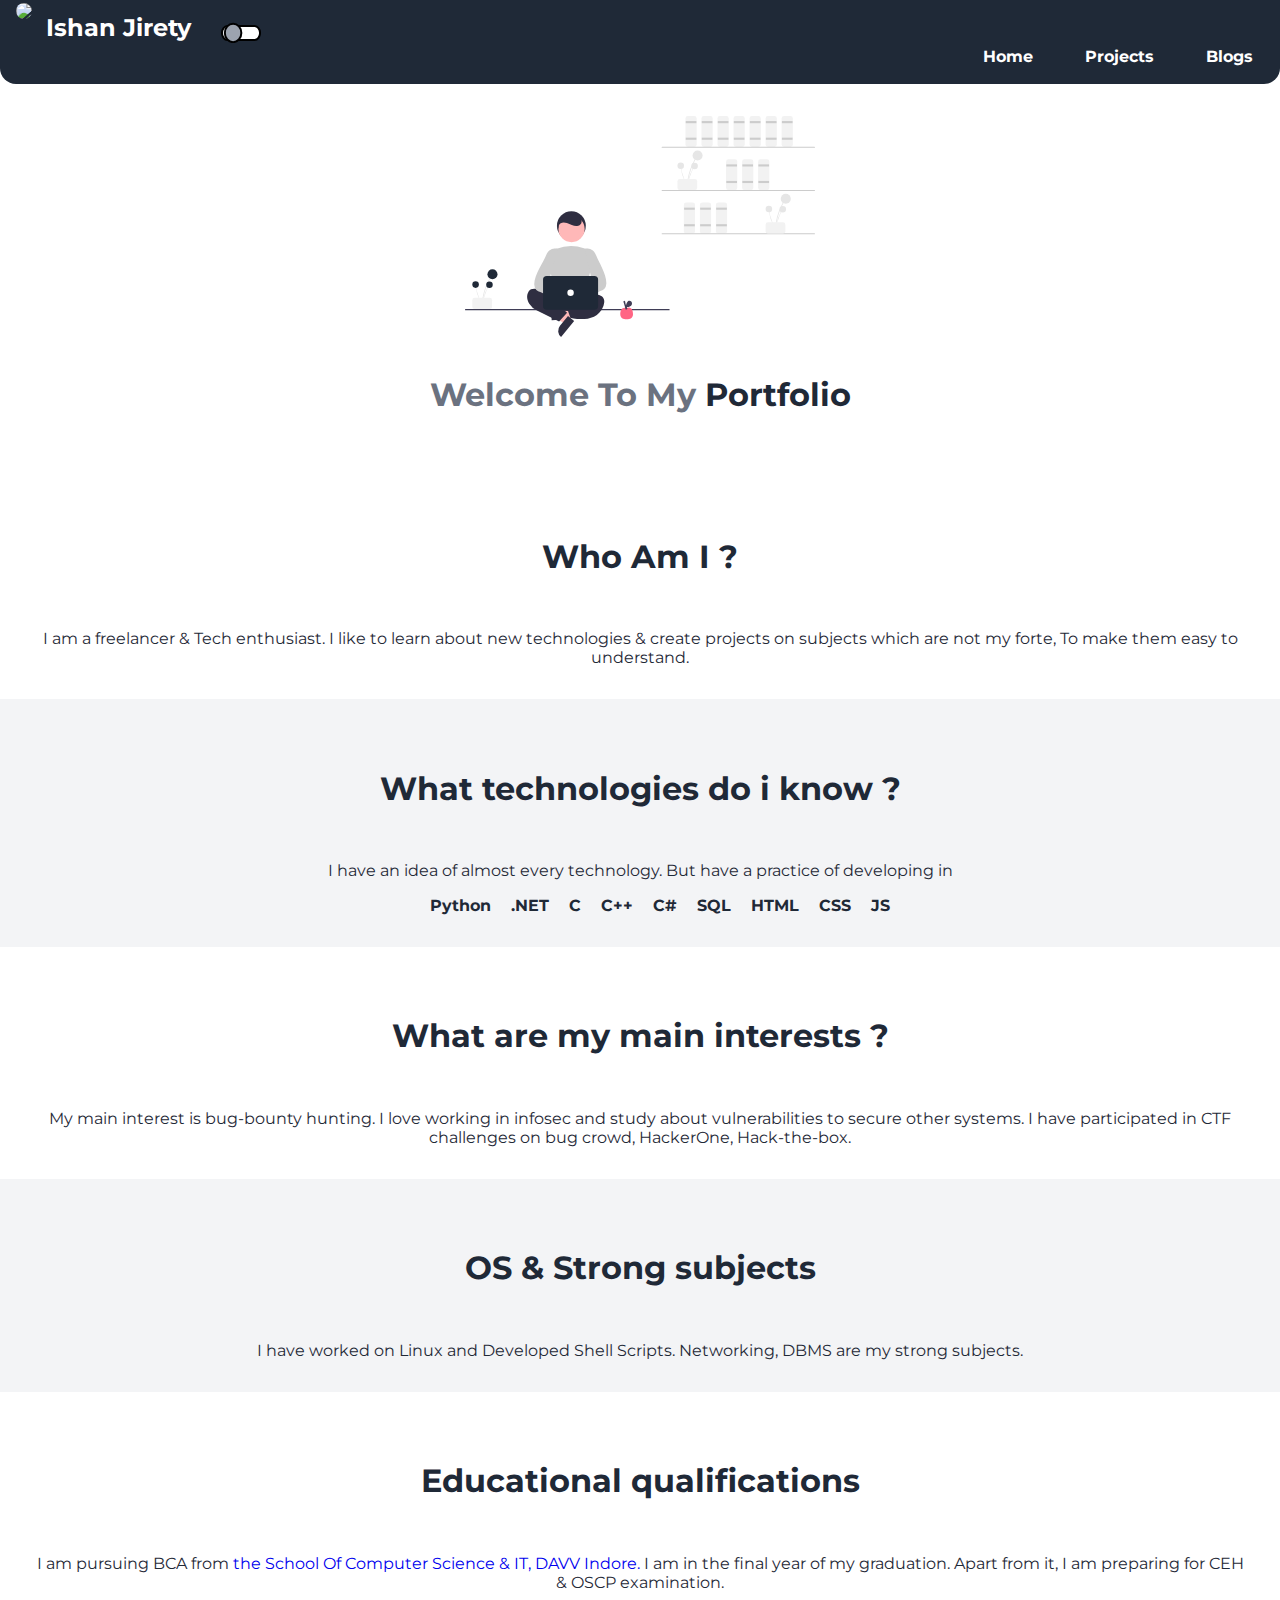
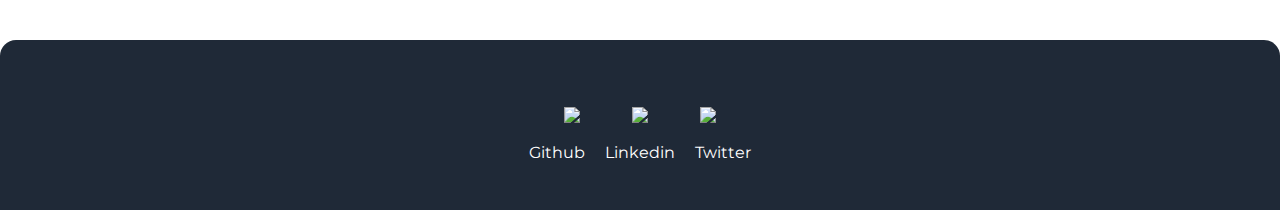
==== index.html @ f33e90c2 "style:added darkmode" ====
<!DOCTYPE html>
<html lang="en">

<head>
    <meta charset="UTF-8">
    <meta name="viewport" content="width=device-width, initial-scale=1.0">
    <title>HOME | Ishan Jirety</title>
    <link rel="stylesheet" href="Styles.css">
    <script src="/index.js" async></script>
</head>

<body>
    <!-- Inserting Nav Bar -->
    <main class="dark-mode" id="dark-mode">
    <nav class="navigation">
        <img src="Images/Me.jpg" class="nav-logo" />
        <h1 class="nav-brand">Ishan Jirety </h1>
        <a class="link link-active" id="dark-mode-toggle" style="padding-bottom:0px; padding-top: 0px; display: inline-block;"><img src="/Images/toggleOff.svg" id="toggle-img"></a>
        <ul class="list-non-bullet nav-pills">
            <!-- <li class="list-items-inline">
                <a class="link link-active" id="dark-mode-toggle"><img src="/Images/toggleOff.svg" id="toggle-img"></a>
            </li> -->
            <li class="list-items-inline">
                <a href="/index.html" class="link link-active" id="home">Home</a>
            </li>
            <li class="list-items-inline">
                <a href="/Projects.html" class="link link-active" id="project">Projects</a>
            </li>
            <li class="list-items-inline">
                <a href="/Blogs.html" class="link link-active" id="blogs">Blogs</a>
            </li>
        </ul>
    </nav>
    <!-- End Of Nav Bar -->
   
    <header class="hero">
        <img src="Images/Hero.svg" alt="" class="hero-img">
        <h1 class="hero-heading">Welcome To My<span class="heading-inverted"> Portfolio</span> </h1>
    </header>
    <!-- End Of Hero -->
    <!-- Section Begings -->
    <section class="section">
        <div class="container container-center">
            <h1>Who Am I ?</h1>
            <p>I am a freelancer & Tech enthusiast. I like to learn about new technologies & create projects on
                subjects which are not my forte, To make them easy to understand.</p>
        </div>
    </section>

    <section class="section section-Offwhite">
        <div class="container container-center">
            <h1>What technologies do i know ?</h1>
            <p>I have an idea of almost every technology. But have a practice of developing in
                <ul class="social-links list-non-bullet">
                    <li class="list-items-inline"><strong>Python</strong></li>
                    <li class="list-items-inline"><strong>.NET</strong></li>
                    <li class="list-items-inline"><strong>C</strong></li>
                    <li class="list-items-inline"><strong>C++</strong></li>
                    <li class="list-items-inline"><strong>C#</strong></li>
                    <li class="list-items-inline"><strong>SQL</strong></li>
                    <li class="list-items-inline"><strong>HTML</strong></li>
                    <li class="list-items-inline"><strong>CSS</strong></li>
                    <li class="list-items-inline"><strong>JS</strong></li>
                </ul>
            </p>
        </div>
    </section>

    <section class="section">
        <div class="container container-center">
            <h1>What are my main interests ?</h1>
            <p>My main interest is bug-bounty hunting. I love working in infosec and study about vulnerabilities to
                secure other systems. I have participated in CTF challenges on bug crowd, HackerOne, Hack-the-box.</p>
        </div>
    </section>
    <section class="section section-Offwhite">
        <div class="container container-center">
            <h1>OS & Strong subjects</h1>
            <p>I have worked on Linux and Developed Shell Scripts. Networking, DBMS are my strong subjects.</p>
        </div>
    </section>

    <section class="section ">
        <div class="container container-center">
            <h1>Educational qualifications</h1>
            <p>I am pursuing BCA from<a href="http://www.scs.dauniv.ac.in/" class="link link-clg" style="padding:0rem"> the
                    School Of Computer Science & IT, DAVV Indore. </a>I am in the final year of my graduation. Apart
                from it, I am preparing for CEH & OSCP examination.</p>
        </div>
    </section>

    <!-- Section Ends -->

    <footer class="footer">
        <div class="footer-headers" style="font-size:1.5rem;"></div>
        <ul class="social-links list-non-bullet">
            <!-- <h1 style="font-size:0.9rem;">Connect With Me On</h1> -->
            <br>
            <li class="list-items-inline"><a href="https://github.com/ishanjirety" class="link"><img
                        src="https://img.icons8.com/fluent/100/000000/github.png" style="max-width: 30px;" /></a></li>

            <li class="list-items-inline"><a href="https://www.linkedin.com/in/ishan-jirety-a1b4a31aa/"
                    class="link"><img src="https://img.icons8.com/fluent/48/000000/linkedin.png"
                        style="max-width: 30px;" /></a></li>

            <li class="list-items-inline">
                <a href="https://twitter.com/IshanJirety" class="link">
                    <img src="https://img.icons8.com/fluent/48/000000/twitter.png" style="max-width:30px;"/>
                </a>
            </li>
            <br>
           </ul>
           <ul class="list-non-bullet">
            <li class="list-items-inline">Github</li>
            <li class="list-items-inline">Linkedin</li>
            <li class="list-items-inline">Twitter</li>
           </ul>
    </footer>
</main>
</body>

</html>
---- Styles.css ----
/* body{
    color:black;;
}
h1,h2{
    color:blue
}

ID 
#lib-Header{
    color: grey;
}

Class
.para{
    color: pink;
} */


/*Typography*/
/*Fixing Fonts Google Fonts*/
/*Good Fonts
    1)Sans Or OpenSans
    2)Montserrat
    3)Noto Sans
    4)Lato
    */
    @import url('https://fonts.googleapis.com/css2?family=Montserrat&display=swap');

body{
    font-family: 'Montserrat', sans-serif;
    margin: 0px;
}

/*Container*/
.container{
    padding-left: 1rem;
    padding-right: 1rem;
    /*rem Adjusting Accorging fonts*/
}
.center-container{
   max-width: 600px;
   margin:auto; /*Center*/

}
/*CSS variables*/
:root{
    --primary-color:#1F2937;
    --dark-grey:#6B7280;
    --off-white:#F3F4F6;
    --darkMode-section:#374151;
    --darkMode-footer:#374151;
}

/*Hr*/
hr{
    margin: 1rem 0rem;
}
/*Links*/
.link{
    text-decoration: none;
    padding: 0.5rem 1rem;
}
.link-primary{
    background-color:var(--primary-color);
    border-radius: 0.5rem;
    color:white
}
.link-secondary{
    color:var(--primary-color);
    border-radius: 0.5rem;
    border: 1px solid var(--primary-color);
}
/*BEM Naming Convenction CSS*/

/*Lists*/
.list-non-bullet{
    list-style:none;
}
.list-items-inline{
    display: inline;
    padding: 2rem 0.5rem;
}
/*Navigation*/
.navigation{
    background-color: var(--primary-color);
    color:white;
    padding:0.2rem;
    padding-left: 1rem;
    border-bottom-right-radius: 1rem;
    border-bottom-left-radius: 1rem;
    
}
.navigation .link{
    color: white;
}
.navigation .nav-pills{
    text-align: right;
    padding-bottom:20px;
    margin-bottom:-5px;
    margin-top:-5px;
    display: block;
      }
.navigation .nav-brand{
    font-weight: bold;
    font-size: 1.5rem;
    text-align: center; 
    padding:10px;
    margin:0px;
    display: inline-block;
    vertical-align: top;
}
.navigation .link-active{
    font-weight: bold;
}
.navigation .nav-logo{
    max-width: 50px; 
    border-radius: 50rem;
    text-align: center; 
    padding:0px;
    margin:0px;
    display: inline-block;
    vertical-align: top;
}
/*Header*/
.hero{
    padding:2rem;
}
.hero .hero-img{
    max-width: 350px;
    display: block;
    margin: auto; /*Center*/

}
.hero .hero-heading{
    padding-top: 1rem;
    font-size: 2rem;
    color: var(--dark-grey);
    text-align: center;
}

/* Highlighting A particualr 
text Within text*/
.hero .heading-inverted{
    color:var(--primary-color);
}

/* Section */
.section{
    padding:1rem;
    text-align: center;
}
.section h1{
    text-align: center;
    padding : 2rem;
}
.section-Offwhite{
    background-color:var(--off-white);
}
/*footer*/
.footer{
    background-color: var(--primary-color);
    padding: 2rem 1rem;
    text-align: center;
    color: white;
    margin-top:1rem;
    border-top-right-radius: 1rem;
    border-top-left-radius: 1rem;
}
.footer .link{
    color: white;
}
.footer ul{
    padding-inline-start: 0px;
    /*UserAgent Style Padding
    Was Applide To Over Right Have to Apply 
    This Property GOT by Inspect Element*/
}
/* DARK MODE AND LIGHT MODE */
.light-mode{
    color: var(--primary-color);
    background-color: white;
}
#dark-mode-toggle{

}
#dark-mode-toggle img{
    max-width: 100px;
    height: 40px;
    
}
.dark-mode{
    background-color: var(--primary-color);
    color: white;
}
.dark-mode .section-Offwhite{
    background-color: var(--darkMode-section);
    color: white;
}
.dark-mode .footer{
    background-color: var(--darkMode-footer);
    color: white;
}
.dark-mode nav{
    background-color: var(--darkMode-footer);
    color: white;
}
.dark-mode .link-clg{
    color: white;
   text-decoration:underline;
}
.dark-mode .heading-inverted{
    color: white;
}
.dark-mode .link-primary{
    color: #374151;
    background-color: white;
}
.dark-mode .link-secondary{
    border-color: white;
    color: white;
}
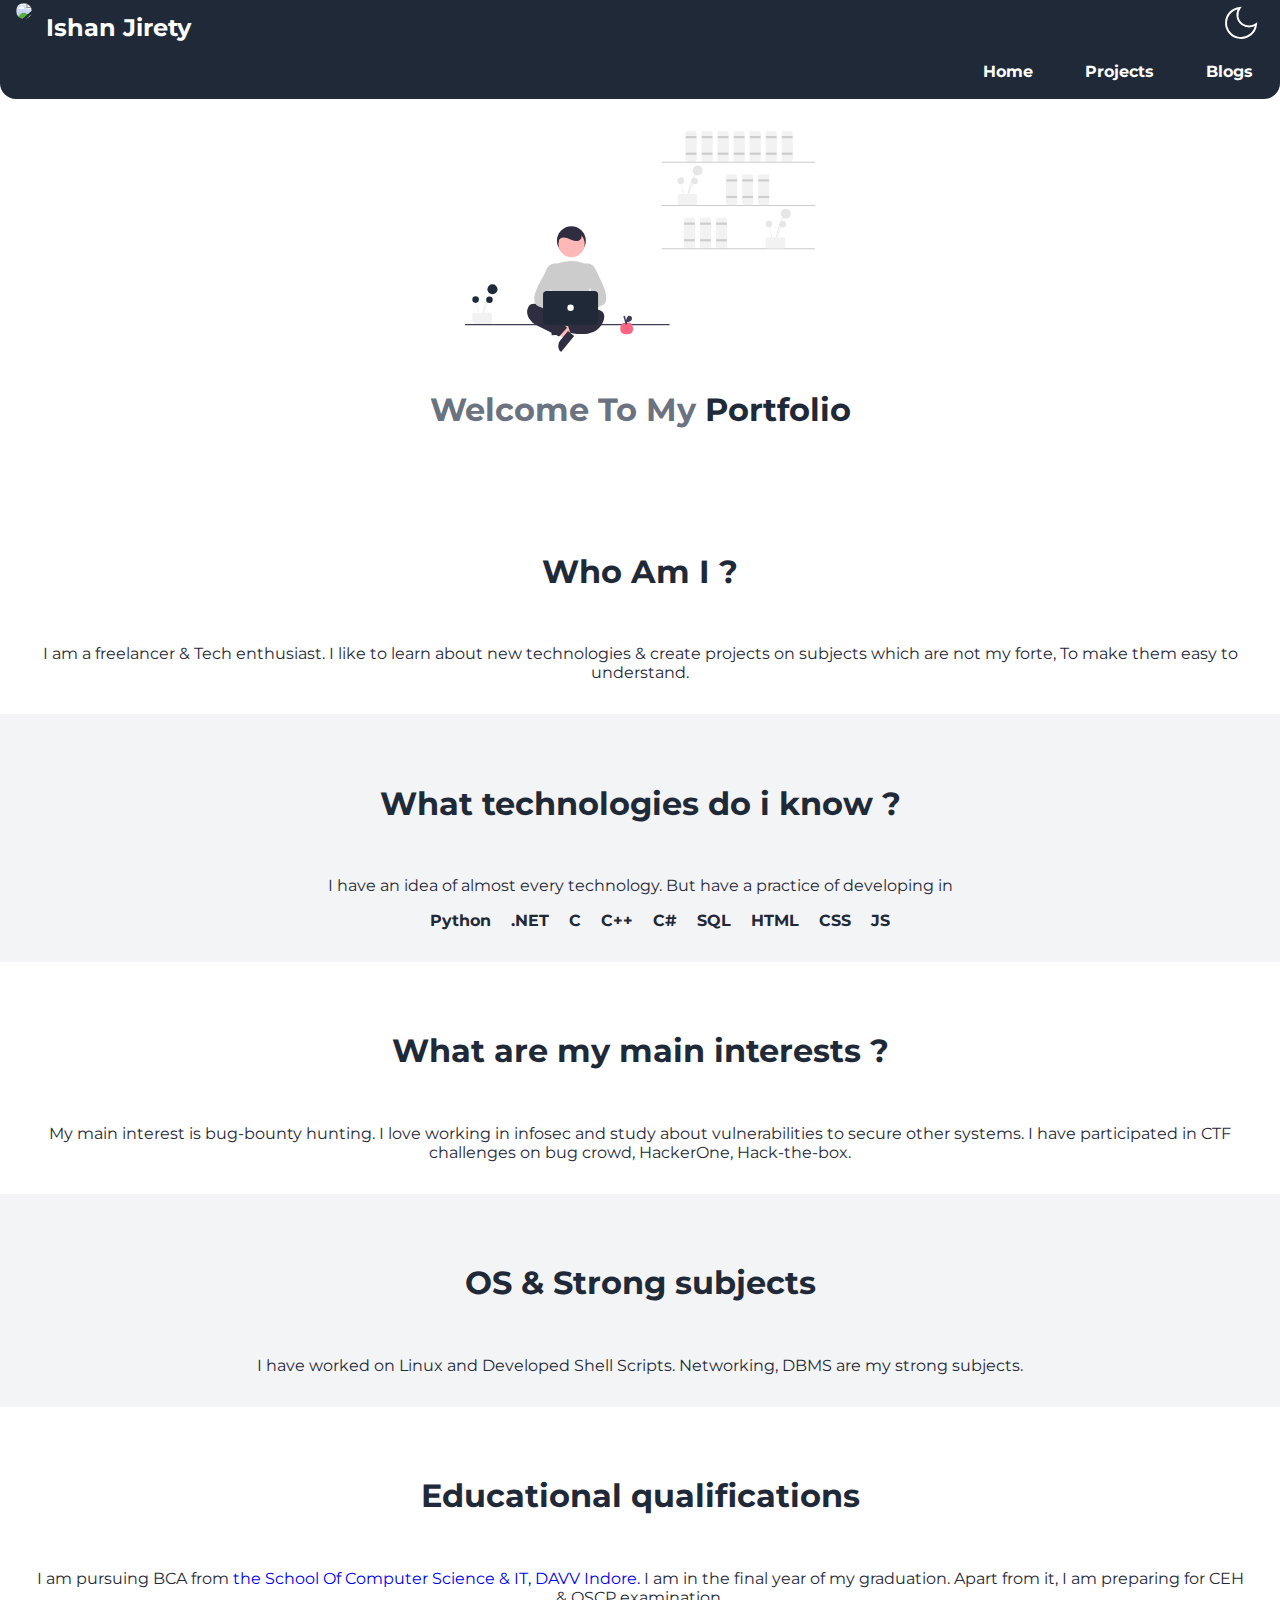
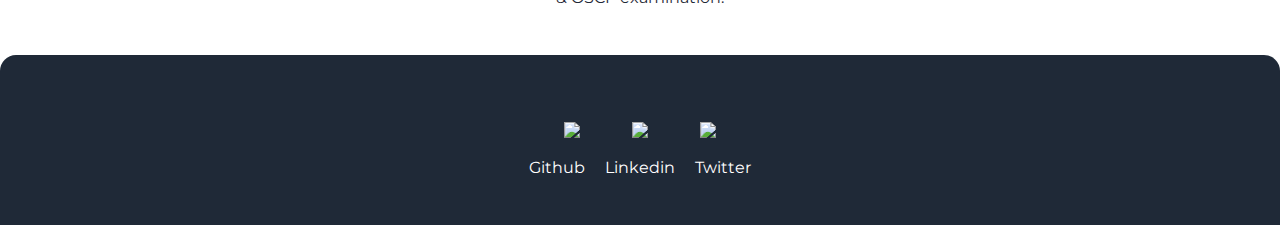
==== commit cf1f13ba: "style: oriented toggle" ====
--- a/index.html
+++ b/index.html
@@ -15,10 +15,10 @@
     <nav class="navigation">
         <img src="Images/Me.jpg" class="nav-logo" />
         <h1 class="nav-brand">Ishan Jirety </h1>
-        <a class="link link-active" id="dark-mode-toggle" style="padding-bottom:0px; padding-top: 0px; display: inline-block;"><img src="/Images/toggleOff.svg" id="toggle-img"></a>
-        <ul class="list-non-bullet nav-pills">
+        <abbr title="" id="toolTip"><a class="link link-active" id="dark-mode-toggle" style="padding-bottom:0px; padding-top: 0px; display: inline-block; float: right;"><img src="" id="toggle-img"></a></abbr>
+        <ul class="list-non-bullet nav-pills" style="margin-top: 10px;">
             <!-- <li class="list-items-inline">
-                <a class="link link-active" id="dark-mode-toggle"><img src="/Images/toggleOff.svg" id="toggle-img"></a>
+                <a class="link link-active" id="dark-mode-toggle" style="padding-bottom:0px; padding-top: 0px; display: inline-block; float: right;"><img src="/Images/DarkMode.svg" id="toggle-img"></a>
             </li> -->
             <li class="list-items-inline">
                 <a href="/index.html" class="link link-active" id="home">Home</a>
